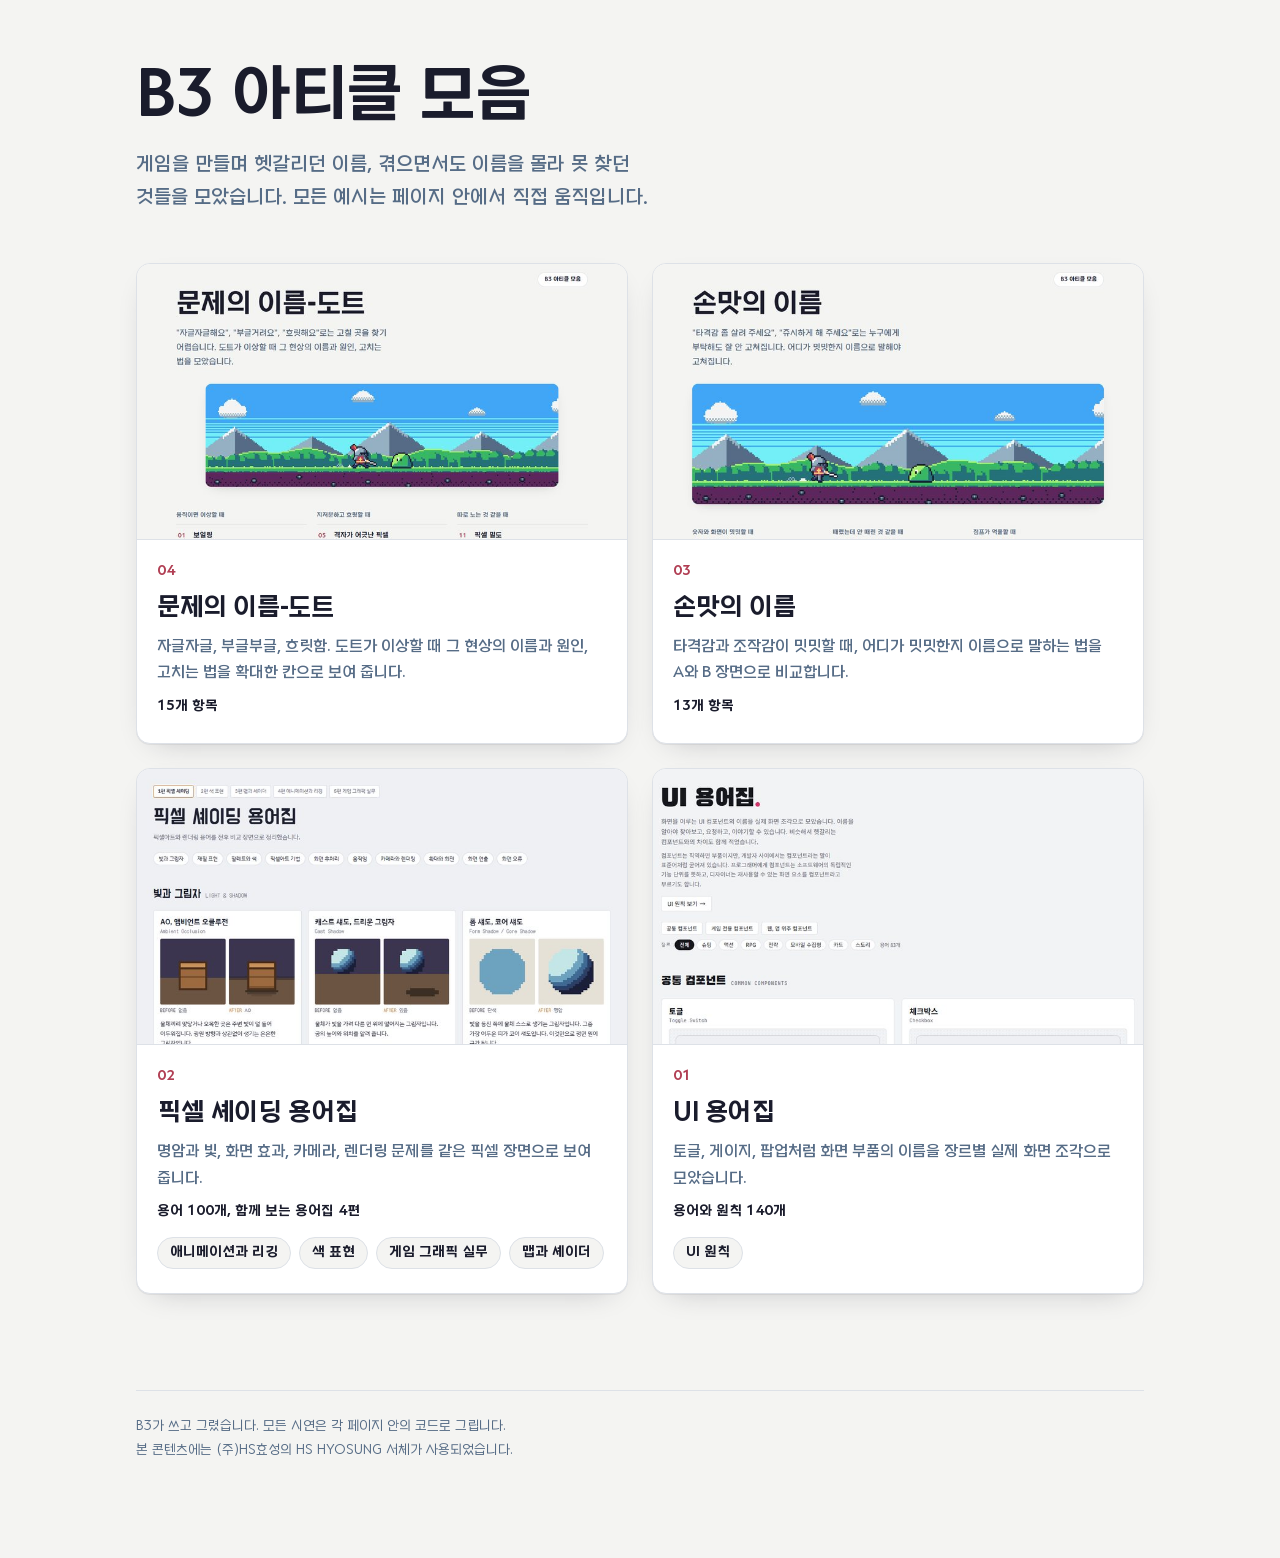
==== index.html @ 35dd9b8a "좌우 반전 때 뼈대도 뒤집기, 회전과 고아 픽셀 표시 기본 끔, 모음 사진 캐시 갱신 Co-Authored-By: Claude Opus 5.5 <noreply@anthropic.c" ====
<!doctype html>
<html lang="ko"><head><meta charset="utf-8"><meta name="viewport" content="width=device-width,initial-scale=1">
<title>B3 아티클 모음</title>
<meta name="description" content="게임을 만들며 헷갈리던 이름과, 겪으면서도 이름을 몰라 못 찾던 것들을 모은 B3의 아티클 모음입니다.">
<link rel="preload" href="fonts/HSHyosung-Bold.woff2" as="font" type="font/woff2" crossorigin>
<style>
/* Hallmark · shape: Index-First · genre: editorial · theme: custom · job: try · idea: "one shelf for every glossary and column" · vibe: "quiet paper shelf, one red signal" · hero: title and one line over the shelf · nav: none, the shelf is the nav · footer: credits · imagery: the product (screenshots of each article) · signature: four live articles as cards with their real first screens
 * axes: light paper, one red signal, one family · contrast: pass · fold: pass · v2.0.0 */
/* Hallmark · pre-emit critique: P5 H4 E4 S4 R5 V4 · weakest: H, a plain title; the real article screens carry the first view instead of a decorative hero */
@font-face{font-family:"HS Hyosung";src:url(fonts/HSHyosung-Light.woff2) format("woff2");font-weight:300;font-display:swap}
@font-face{font-family:"HS Hyosung";src:url(fonts/HSHyosung-Medium.woff2) format("woff2");font-weight:400 500;font-display:swap}
@font-face{font-family:"HS Hyosung";src:url(fonts/HSHyosung-Bold.woff2) format("woff2");font-weight:600 800;font-display:swap}
:root{
 --font:"HS Hyosung","Noto Sans KR",sans-serif;
 --bg:#f4f4f2;--surface:#ffffff;--ink:#1a1c2c;--muted:#566c86;--line:#dde1e7;--accent:#b13e53;--accent-soft:#b13e5314;
 --shadow:0 1px 0 #1a1c2c0f,0 10px 30px -18px #1a1c2c55;
}
@media (prefers-color-scheme:dark){:root:not([data-theme="light"]){--bg:#14151f;--surface:#1d1f2d;--ink:#eef0f4;--muted:#94a3b8;--line:#2c3042;--accent:#ef6f86;--accent-soft:#ef6f8618;--shadow:0 1px 0 #0000,0 10px 30px -18px #000c}}
:root[data-theme="dark"]{--bg:#14151f;--surface:#1d1f2d;--ink:#eef0f4;--muted:#94a3b8;--line:#2c3042;--accent:#ef6f86;--accent-soft:#ef6f8618;--shadow:0 1px 0 #0000,0 10px 30px -18px #000c}
*{box-sizing:border-box}
html,body{overflow-x:clip}
body{margin:0;background:var(--bg);color:var(--ink);font:500 17px/1.75 var(--font);word-break:keep-all;-webkit-font-smoothing:antialiased}
.wrap{max-width:1040px;margin:0 auto;padding:64px 16px 96px}
a{color:inherit}
:focus-visible{outline:2px solid var(--accent);outline-offset:3px}
h1{margin:0;font-weight:700;font-size:clamp(38px,6.4vw,64px);line-height:1.08;letter-spacing:-.025em;text-wrap:balance;overflow-wrap:break-word;min-width:0}
.lede{margin:16px 0 0;max-width:42ch;font-size:clamp(18px,2vw,20px);line-height:1.65;color:var(--muted)}
.shelf{list-style:none;margin:48px 0 0;padding:0;display:grid;grid-template-columns:minmax(0,1fr) minmax(0,1fr);gap:24px}
@media (max-width:720px){.shelf{grid-template-columns:minmax(0,1fr)}}
.card{position:relative;display:flex;flex-direction:column;background:var(--surface);color:var(--ink);border:1px solid var(--line);border-radius:14px;overflow:hidden;box-shadow:var(--shadow);transition:border-color .15s ease,transform .15s ease}
.card:hover{border-color:var(--ink);transform:translateY(-2px)}
.card:has(.main:focus-visible){outline:2px solid var(--accent);outline-offset:3px}
.card img{display:block;width:100%;height:auto;aspect-ratio:16/9;object-fit:cover;object-position:top left;border-bottom:1px solid var(--line)}
.body{display:flex;flex-direction:column;gap:8px;padding:20px 20px 24px}
.no{font-size:14px;font-weight:700;color:var(--accent)}
.card h2{margin:0;font-size:clamp(22px,2.6vw,26px);font-weight:700;letter-spacing:-.015em;line-height:1.3;text-wrap:balance}
.main{text-decoration:none}
.main::after{content:"";position:absolute;inset:0;z-index:1}
.main:focus-visible{outline:none}
.card p{margin:0;color:var(--muted);font-size:16px;line-height:1.65}
.meta{font-size:14px;font-weight:700}
.subs{position:relative;z-index:2;display:flex;flex-wrap:wrap;gap:8px;margin-top:4px;padding:0;list-style:none}
.subs a{display:inline-flex;align-items:center;min-height:32px;padding:0 12px;border-radius:999px;border:1px solid var(--line);background:var(--bg);font-size:14px;font-weight:700;text-decoration:none;transition:border-color .15s ease}
.subs a:hover{border-color:var(--ink)}
.subs a:active{transform:translateY(1px)}
footer{margin-top:96px;padding-top:24px;border-top:1px solid var(--line);color:var(--muted);font-size:14px;font-weight:300;line-height:1.7}
footer p{margin:0}
@media (prefers-reduced-motion:reduce){.card,.subs a{transition:none}.card:hover{transform:none}}
</style></head><body><div class="wrap">
<header>
 <h1>B3 아티클 모음</h1>
 <p class="lede">게임을 만들며 헷갈리던 이름, 겪으면서도 이름을 몰라 못 찾던 것들을 모았습니다. 모든 예시는 페이지 안에서 직접 움직입니다.</p>
</header>
<ol class="shelf">
 <li class="card">
  <img src="img/dot.jpg?v=2" alt="문제의 이름-도트 첫 화면" width="800" height="450">
  <div class="body"><span class="no">04</span><h2><a class="main" href="dot/">문제의 이름-도트</a></h2>
   <p>자글자글, 부글부글, 흐릿함. 도트가 이상할 때 그 현상의 이름과 원인, 고치는 법을 확대한 칸으로 보여 줍니다.</p><span class="meta">15개 항목</span></div>
 </li>
 <li class="card">
  <img src="img/sonmat.jpg?v=2" alt="손맛의 이름 첫 화면" width="800" height="450">
  <div class="body"><span class="no">03</span><h2><a class="main" href="sonmat/">손맛의 이름</a></h2>
   <p>타격감과 조작감이 밋밋할 때, 어디가 밋밋한지 이름으로 말하는 법을 A와 B 장면으로 비교합니다.</p><span class="meta">13개 항목</span></div>
 </li>
 <li class="card">
  <img src="img/pixel.jpg?v=2" alt="픽셀 셰이딩 용어집 첫 화면" width="800" height="450">
  <div class="body"><span class="no">02</span><h2><a class="main" href="https://tuiella.github.io/pixel-glossary/">픽셀 셰이딩 용어집</a></h2>
   <p>명암과 빛, 화면 효과, 카메라, 렌더링 문제를 같은 픽셀 장면으로 보여 줍니다.</p><span class="meta">용어 100개, 함께 보는 용어집 4편</span>
   <ul class="subs"><li><a href="https://tuiella.github.io/pixel-glossary/anim/">애니메이션과 리깅</a></li><li><a href="https://tuiella.github.io/pixel-glossary/color/">색 표현</a></li><li><a href="https://tuiella.github.io/pixel-glossary/production/">게임 그래픽 실무</a></li><li><a href="https://tuiella.github.io/pixel-glossary/shader/">맵과 셰이더</a></li></ul></div>
 </li>
 <li class="card">
  <img src="img/ui.jpg?v=2" alt="UI 용어집 첫 화면" width="800" height="450">
  <div class="body"><span class="no">01</span><h2><a class="main" href="https://tuiella.github.io/ui-glossary/">UI 용어집</a></h2>
   <p>토글, 게이지, 팝업처럼 화면 부품의 이름을 장르별 실제 화면 조각으로 모았습니다.</p><span class="meta">용어와 원칙 140개</span>
   <ul class="subs"><li><a href="https://tuiella.github.io/ui-glossary/principles.html">UI 원칙</a></li></ul></div>
 </li>
</ol>
<footer>
 <p>B3가 쓰고 그렸습니다. 모든 시연은 각 페이지 안의 코드로 그립니다.</p>
 <p>본 콘텐츠에는 (주)HS효성의 HS HYOSUNG 서체가 사용되었습니다.</p>
</footer>
</div></body></html>
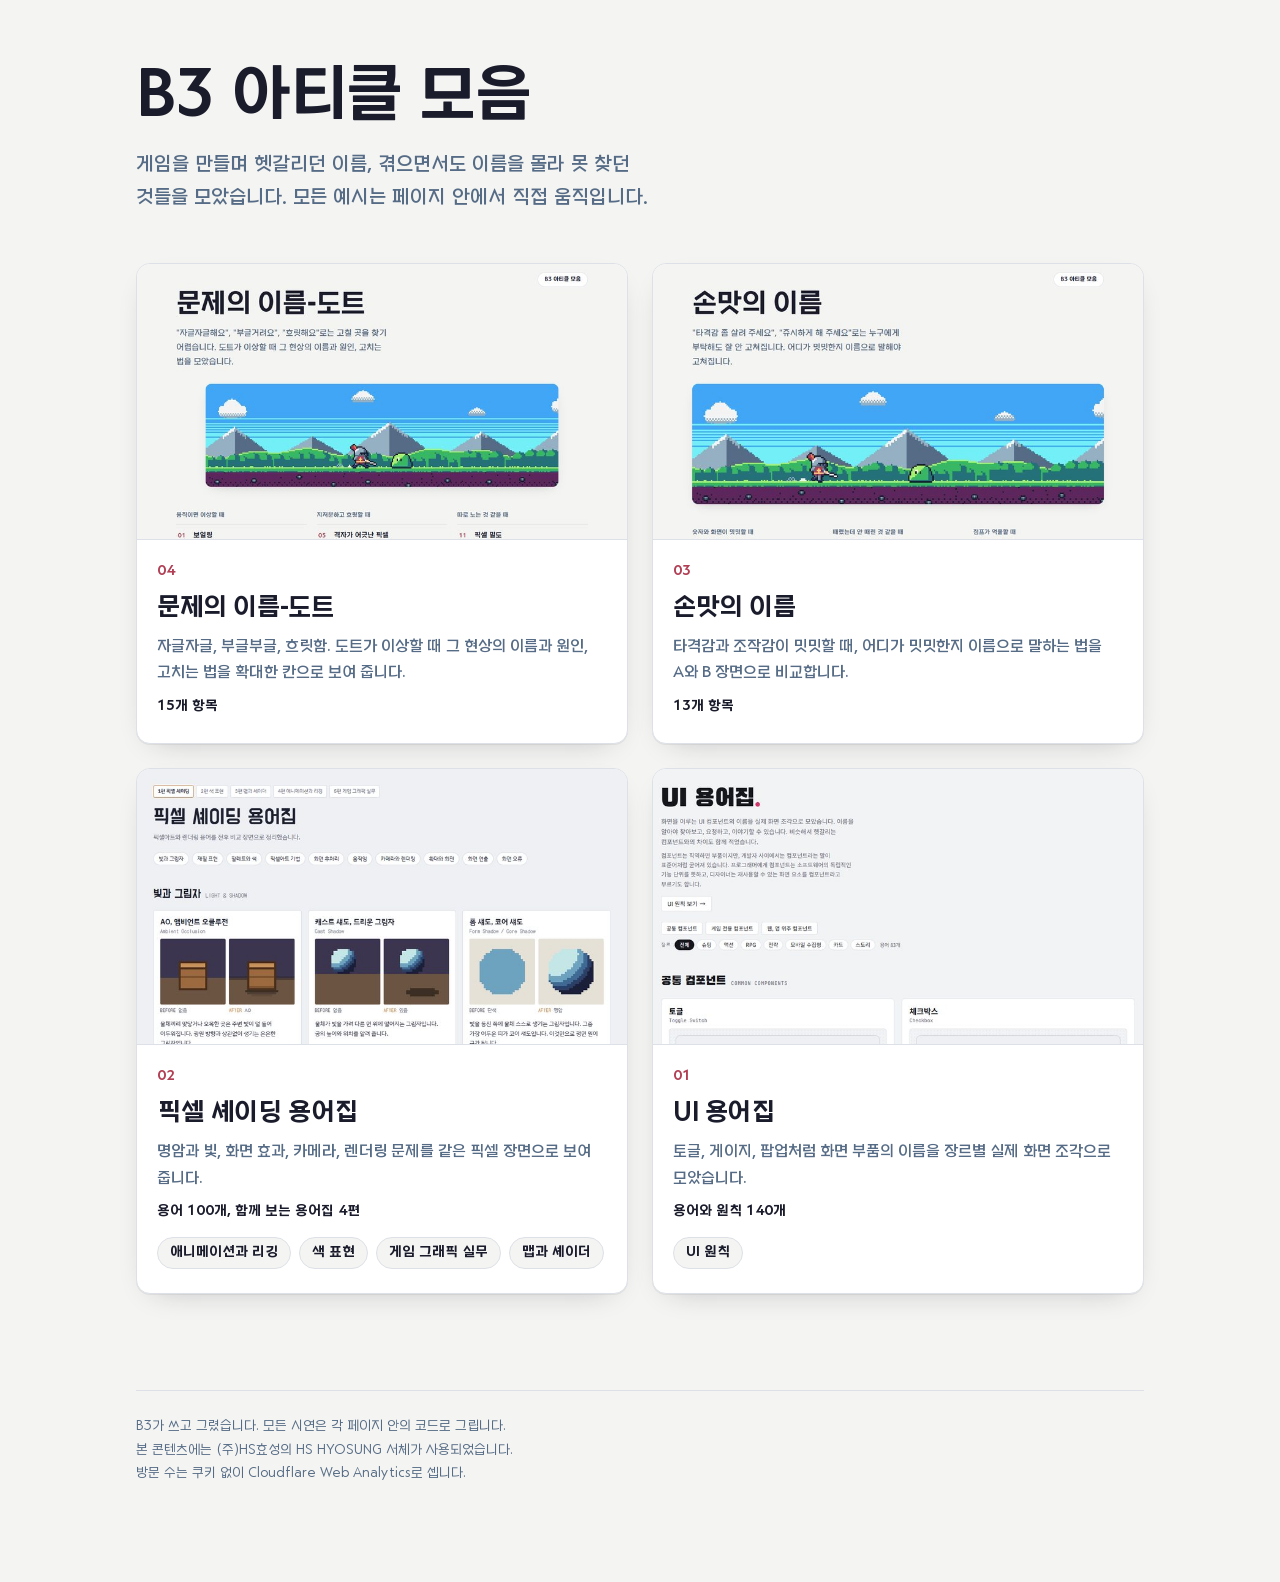
==== commit abc4830f: "방문 수 집계: Cloudflare Web Analytics(쿠키 없음)와 바닥글 안내 Co-Authored-By: Claude Opus 5.5 <noreply@anthropic." ====
--- a/index.html
+++ b/index.html
@@ -78,5 +78,7 @@
 <footer>
  <p>B3가 쓰고 그렸습니다. 모든 시연은 각 페이지 안의 코드로 그립니다.</p>
  <p>본 콘텐츠에는 (주)HS효성의 HS HYOSUNG 서체가 사용되었습니다.</p>
+ <p>방문 수는 쿠키 없이 Cloudflare Web Analytics로 셉니다.</p>
 </footer>
-</div></body></html>
+</div><!-- Cloudflare Web Analytics --><script type='module' src='https://static.cloudflareinsights.com/beacon.min.js' data-cf-beacon='{"token": "eb9c31f861f94b378f5ca0eb41d716d7"}'></script><!-- End Cloudflare Web Analytics -->
+</body></html>
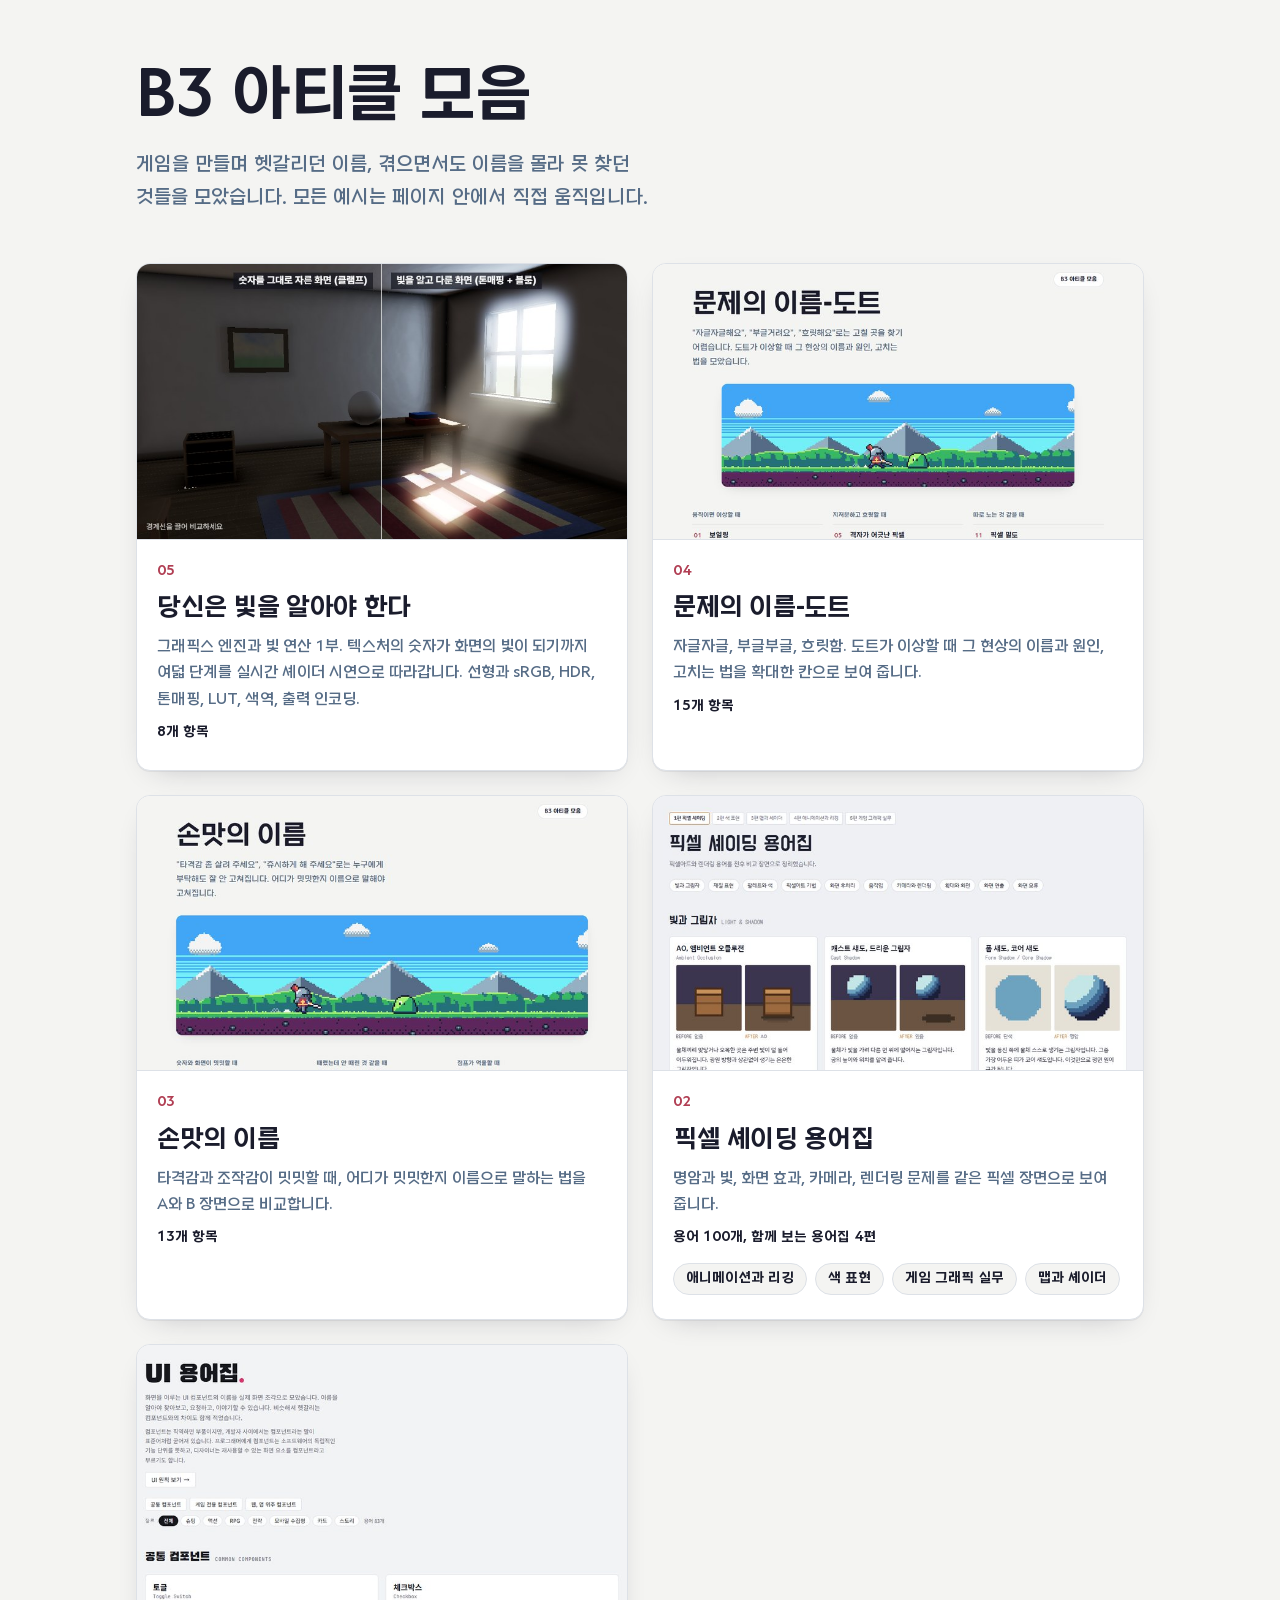
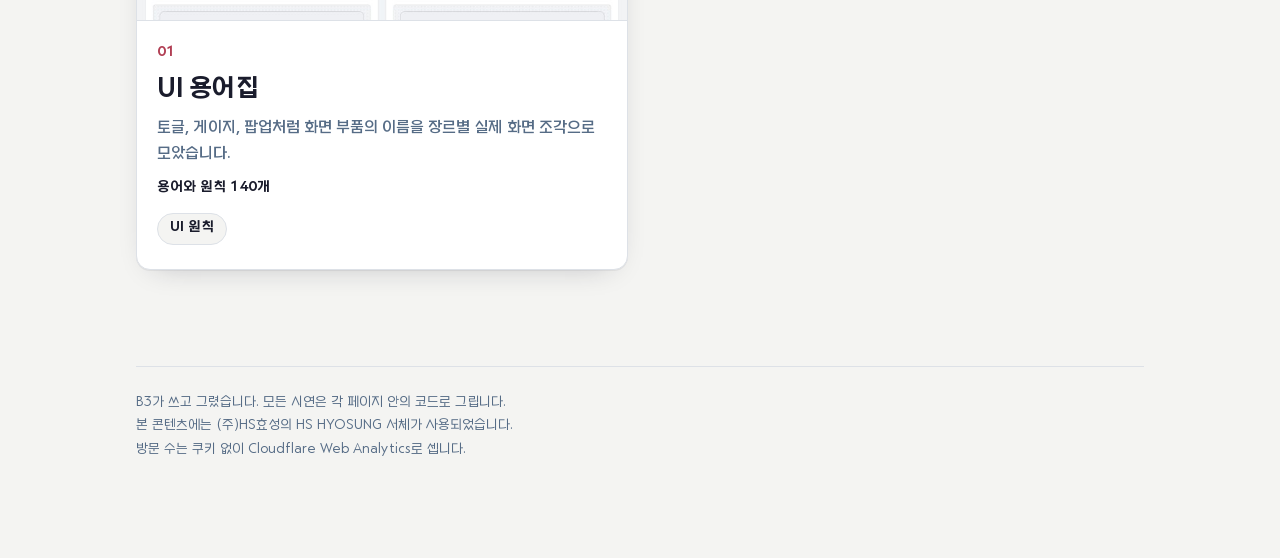
==== commit 86d11b87: "빛 연산 1부 추가: 당신은 빛을 알아야 한다 그래픽스 엔진과 빛 연산 1부(light/). 레이마칭 실내 장면과 WebGL2 후처리로 선형과 sRGB, HDR, 톤매핑, LUT," ====
--- a/index.html
+++ b/index.html
@@ -53,6 +53,11 @@
 </header>
 <ol class="shelf">
  <li class="card">
+  <img src="img/light.jpg?v=1" alt="당신은 빛을 알아야 한다 첫 화면" width="800" height="450">
+  <div class="body"><span class="no">05</span><h2><a class="main" href="light/">당신은 빛을 알아야 한다</a></h2>
+   <p>그래픽스 엔진과 빛 연산 1부. 텍스처의 숫자가 화면의 빛이 되기까지 여덟 단계를 실시간 셰이더 시연으로 따라갑니다. 선형과 sRGB, HDR, 톤매핑, LUT, 색역, 출력 인코딩.</p><span class="meta">8개 항목</span></div>
+ </li>
+ <li class="card">
   <img src="img/dot.jpg?v=2" alt="문제의 이름-도트 첫 화면" width="800" height="450">
   <div class="body"><span class="no">04</span><h2><a class="main" href="dot/">문제의 이름-도트</a></h2>
    <p>자글자글, 부글부글, 흐릿함. 도트가 이상할 때 그 현상의 이름과 원인, 고치는 법을 확대한 칸으로 보여 줍니다.</p><span class="meta">15개 항목</span></div>
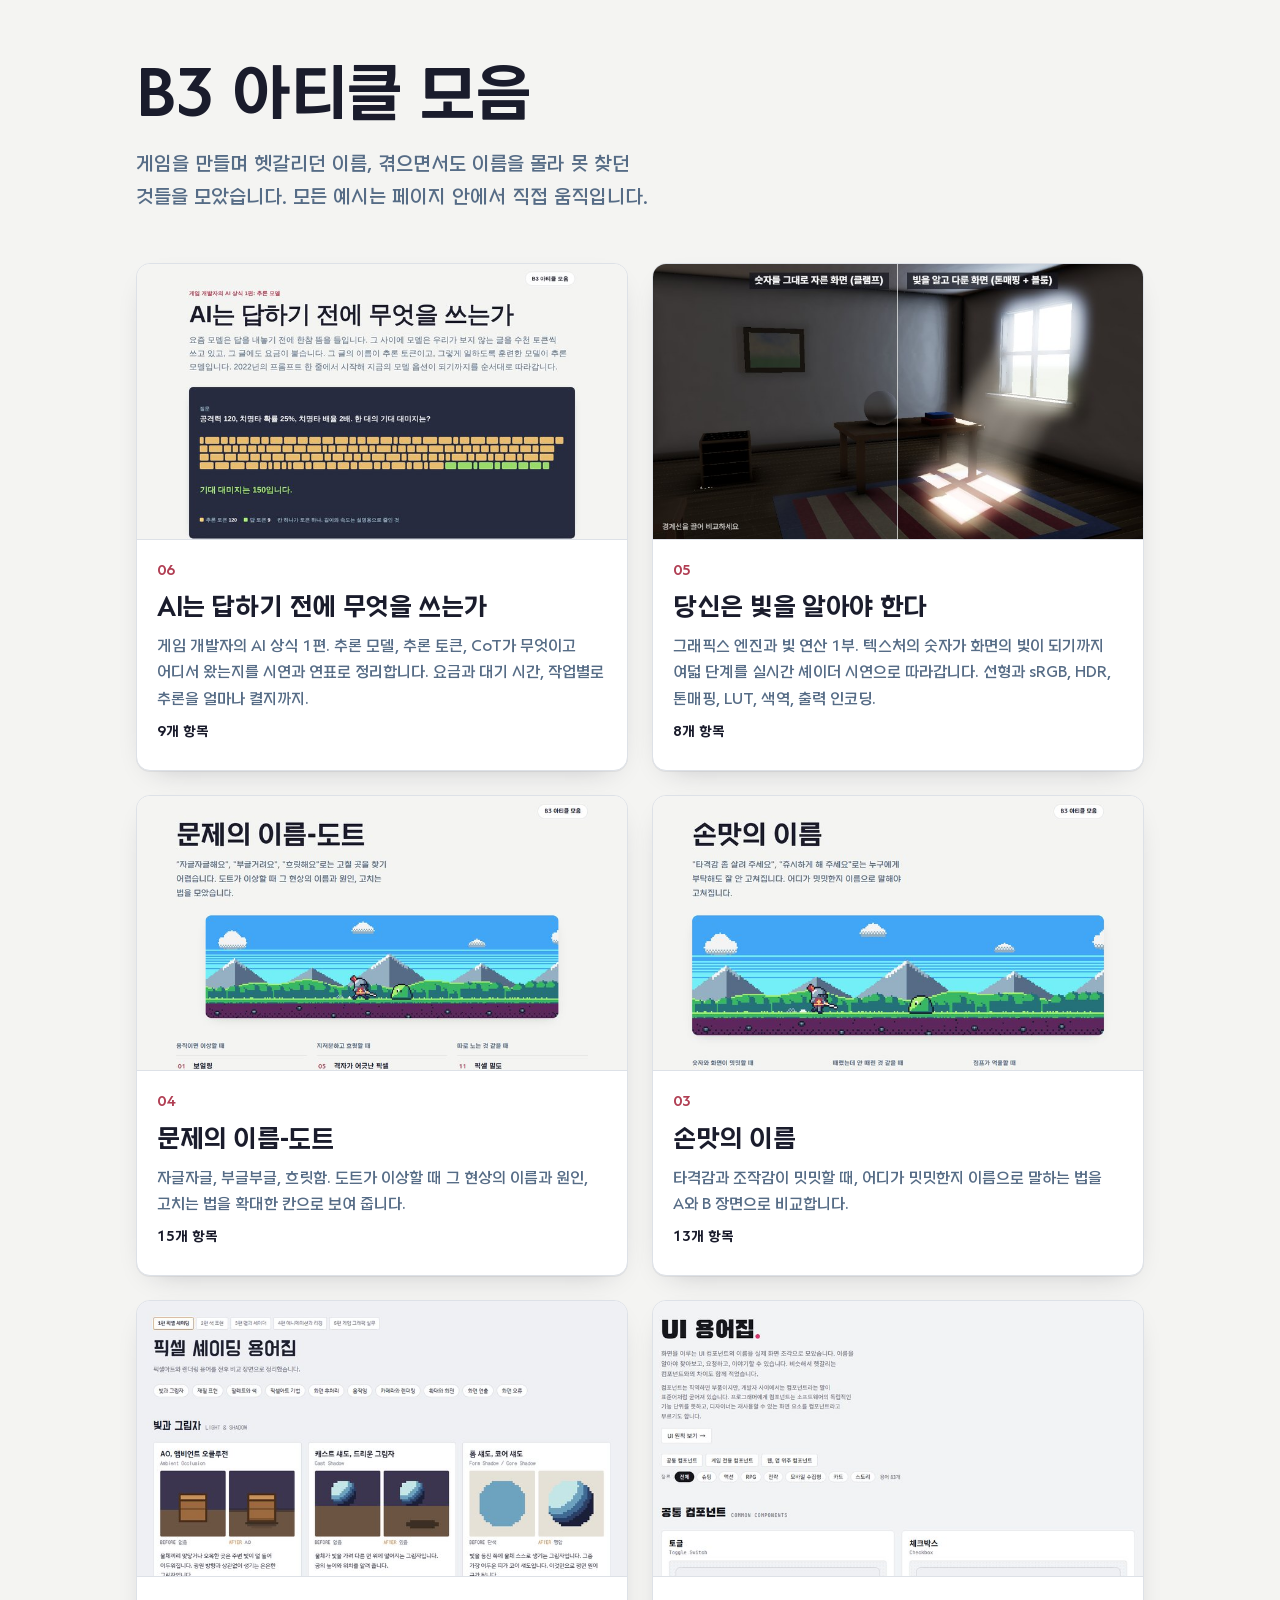
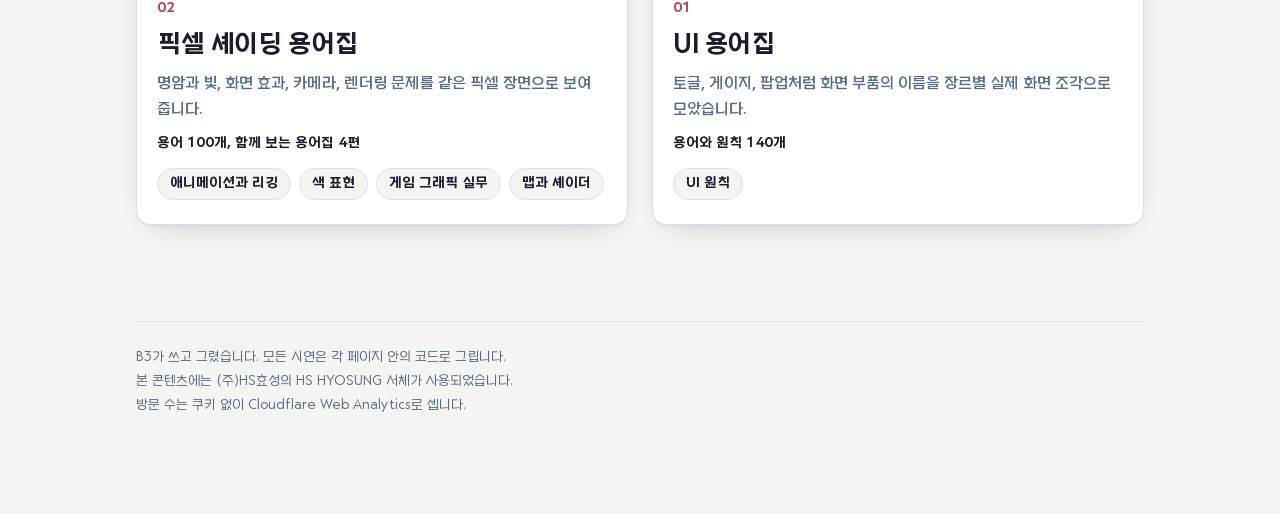
==== commit ca2caca4: "AI 상식 1편 추가: AI는 답하기 전에 무엇을 쓰는가 추론 모델, 추론 토큰, CoT, 추론 과정의 역사를 9개 항목과 시연 5개로 정리. 모음집에 06번 카드와 첫 화면 이미" ====
--- a/index.html
+++ b/index.html
@@ -53,6 +53,11 @@
 </header>
 <ol class="shelf">
  <li class="card">
+  <img src="img/reasoning.jpg?v=1" alt="AI는 답하기 전에 무엇을 쓰는가 첫 화면" width="800" height="450">
+  <div class="body"><span class="no">06</span><h2><a class="main" href="reasoning/">AI는 답하기 전에 무엇을 쓰는가</a></h2>
+   <p>게임 개발자의 AI 상식 1편. 추론 모델, 추론 토큰, CoT가 무엇이고 어디서 왔는지를 시연과 연표로 정리합니다. 요금과 대기 시간, 작업별로 추론을 얼마나 켤지까지.</p><span class="meta">9개 항목</span></div>
+ </li>
+ <li class="card">
   <img src="img/light.jpg?v=1" alt="당신은 빛을 알아야 한다 첫 화면" width="800" height="450">
   <div class="body"><span class="no">05</span><h2><a class="main" href="light/">당신은 빛을 알아야 한다</a></h2>
    <p>그래픽스 엔진과 빛 연산 1부. 텍스처의 숫자가 화면의 빛이 되기까지 여덟 단계를 실시간 셰이더 시연으로 따라갑니다. 선형과 sRGB, HDR, 톤매핑, LUT, 색역, 출력 인코딩.</p><span class="meta">8개 항목</span></div>
@@ -85,5 +90,5 @@
  <p>본 콘텐츠에는 (주)HS효성의 HS HYOSUNG 서체가 사용되었습니다.</p>
  <p>방문 수는 쿠키 없이 Cloudflare Web Analytics로 셉니다.</p>
 </footer>
-</div><!-- Cloudflare Web Analytics --><script type='module' src='https://static.cloudflareinsights.com/beacon.min.js' data-cf-beacon='{"token": "eb9c31f861f94b378f5ca0eb41d716d7"}'></script><!-- End Cloudflare Web Analytics -->
+</div><script src="stats.js?v=2" data-p="hub" defer></script><!-- Cloudflare Web Analytics --><script type='module' src='https://static.cloudflareinsights.com/beacon.min.js' data-cf-beacon='{"token": "eb9c31f861f94b378f5ca0eb41d716d7"}'></script><!-- End Cloudflare Web Analytics -->
 </body></html>
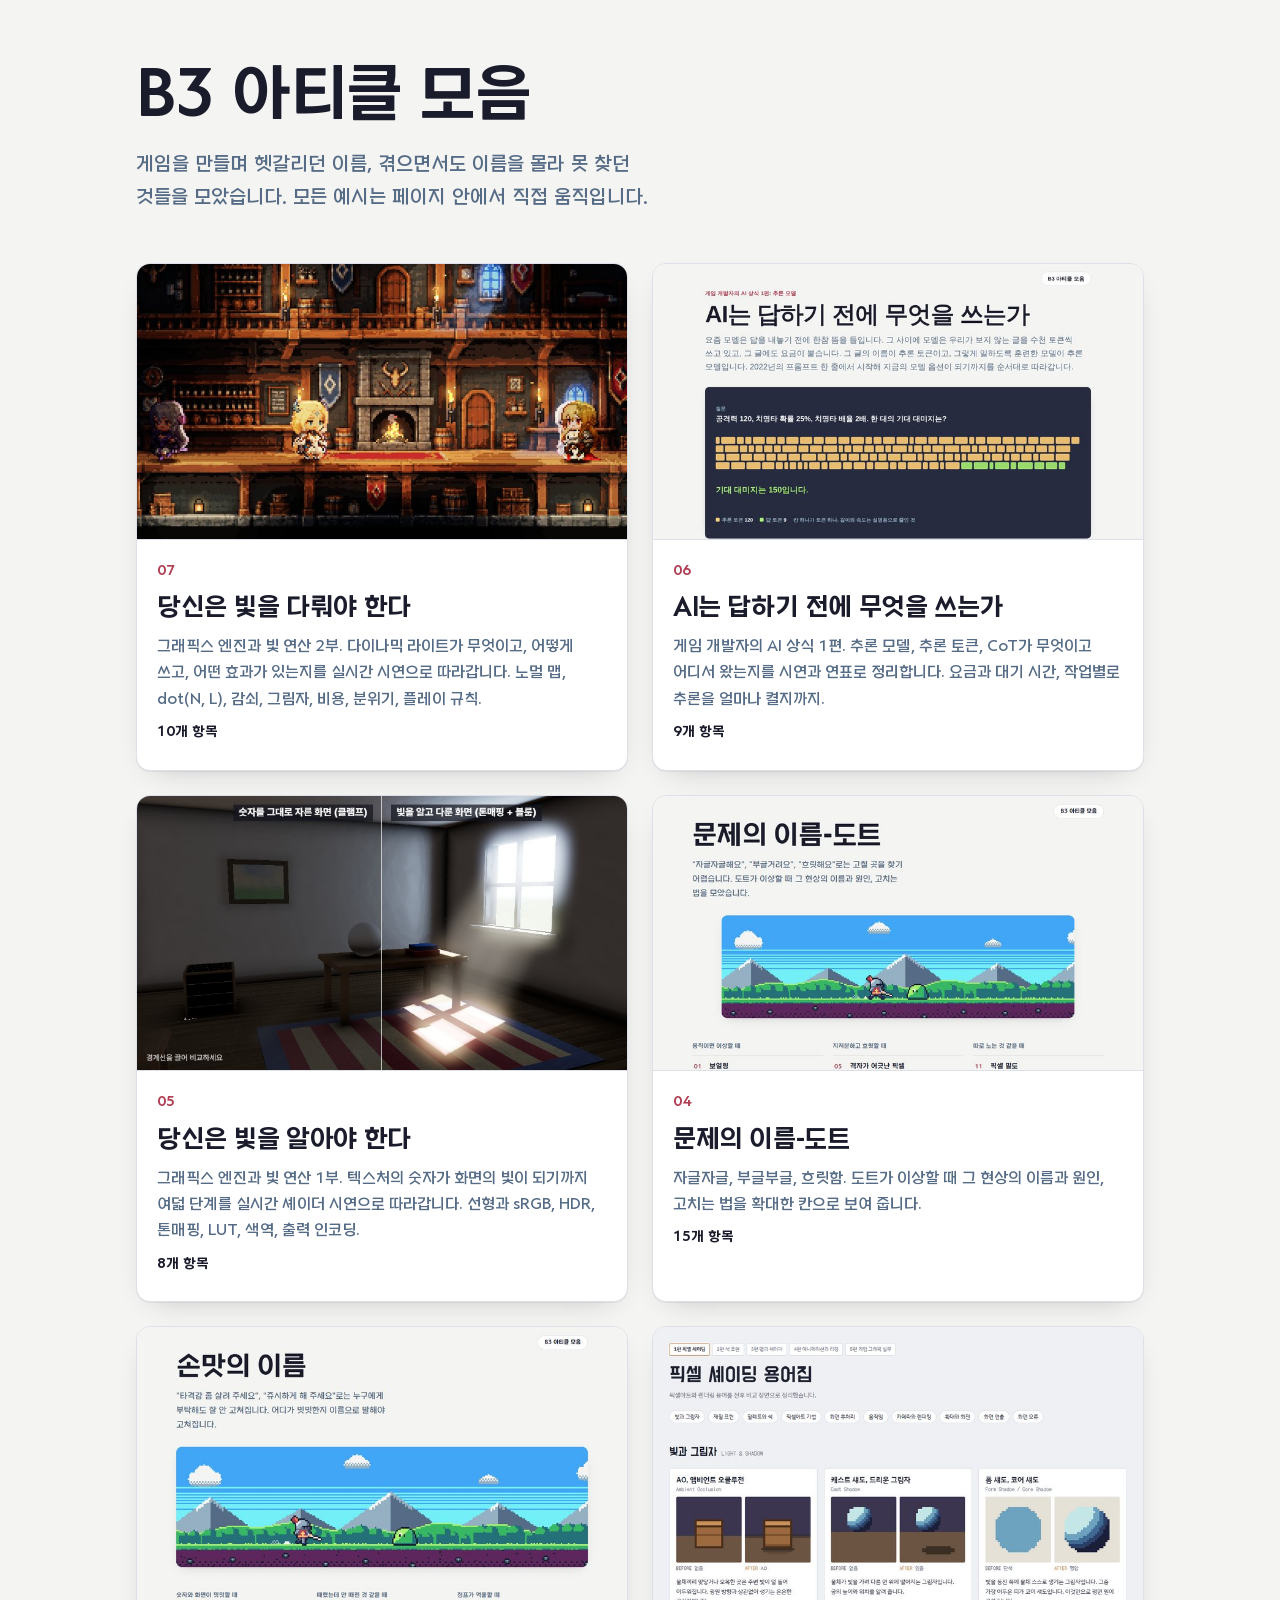
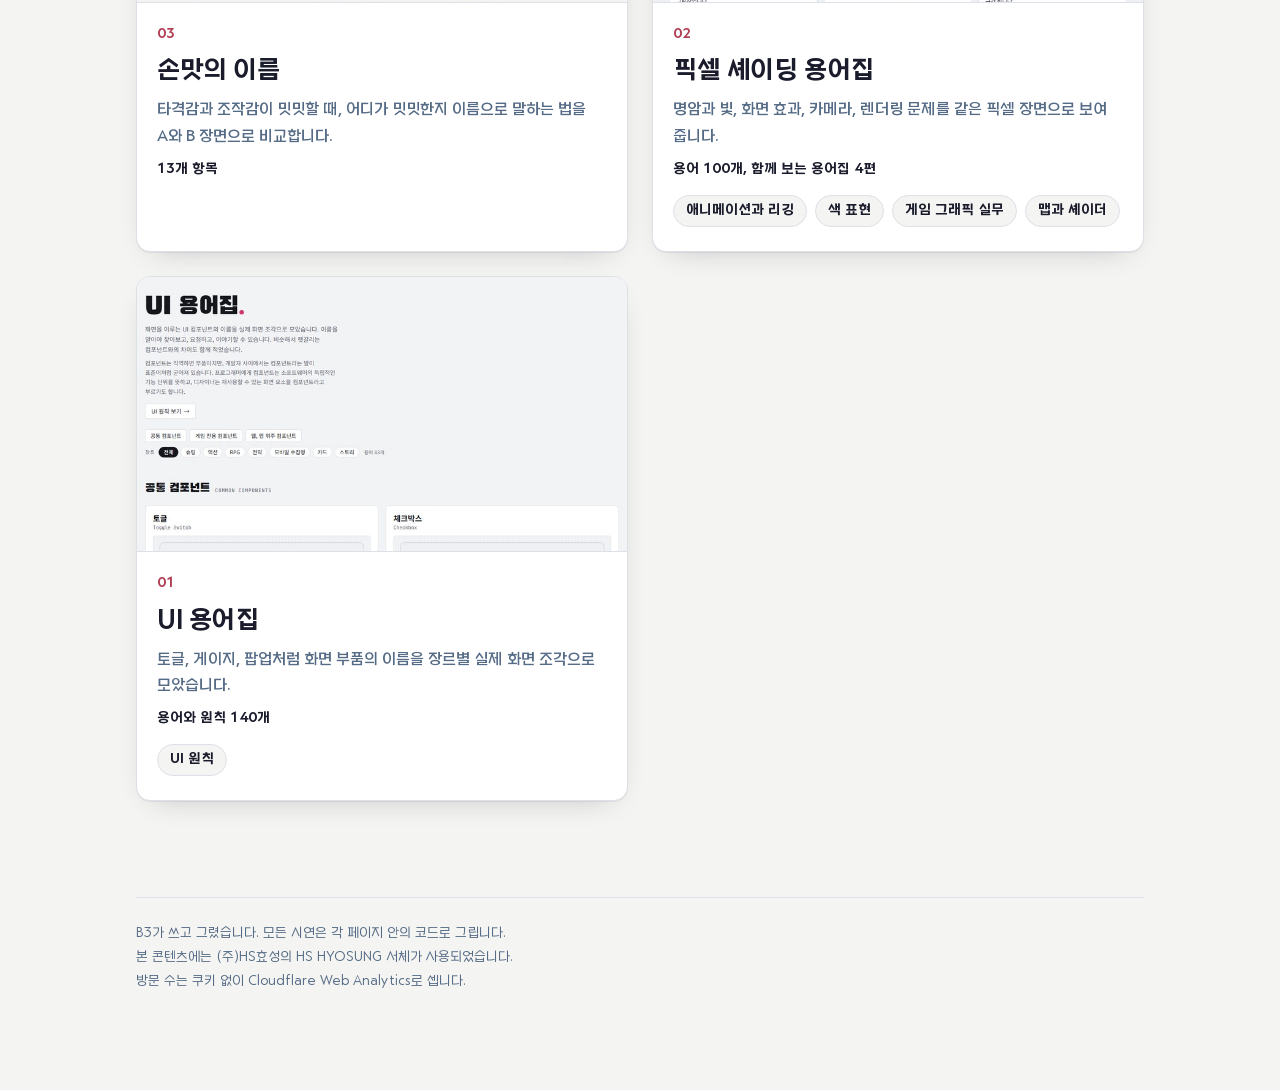
==== commit a887b159: "빛 연산 2부 추가, 제목 서체 통일, AI 상식 1편 문체 정리 - light2/: 그래픽스 엔진과 빛 연산 2부 "당신은 빛을 다뤄야 한다" (10개 항목, 맺음 조립 시연) " ====
--- a/index.html
+++ b/index.html
@@ -53,6 +53,11 @@
 </header>
 <ol class="shelf">
  <li class="card">
+  <img src="img/light2.jpg?v=1" alt="당신은 빛을 다뤄야 한다 첫 화면" width="800" height="450">
+  <div class="body"><span class="no">07</span><h2><a class="main" href="light2/">당신은 빛을 다뤄야 한다</a></h2>
+   <p>그래픽스 엔진과 빛 연산 2부. 다이나믹 라이트가 무엇이고, 어떻게 쓰고, 어떤 효과가 있는지를 실시간 시연으로 따라갑니다. 노멀 맵, dot(N, L), 감쇠, 그림자, 비용, 분위기, 플레이 규칙.</p><span class="meta">10개 항목</span></div>
+ </li>
+ <li class="card">
   <img src="img/reasoning.jpg?v=1" alt="AI는 답하기 전에 무엇을 쓰는가 첫 화면" width="800" height="450">
   <div class="body"><span class="no">06</span><h2><a class="main" href="reasoning/">AI는 답하기 전에 무엇을 쓰는가</a></h2>
    <p>게임 개발자의 AI 상식 1편. 추론 모델, 추론 토큰, CoT가 무엇이고 어디서 왔는지를 시연과 연표로 정리합니다. 요금과 대기 시간, 작업별로 추론을 얼마나 켤지까지.</p><span class="meta">9개 항목</span></div>
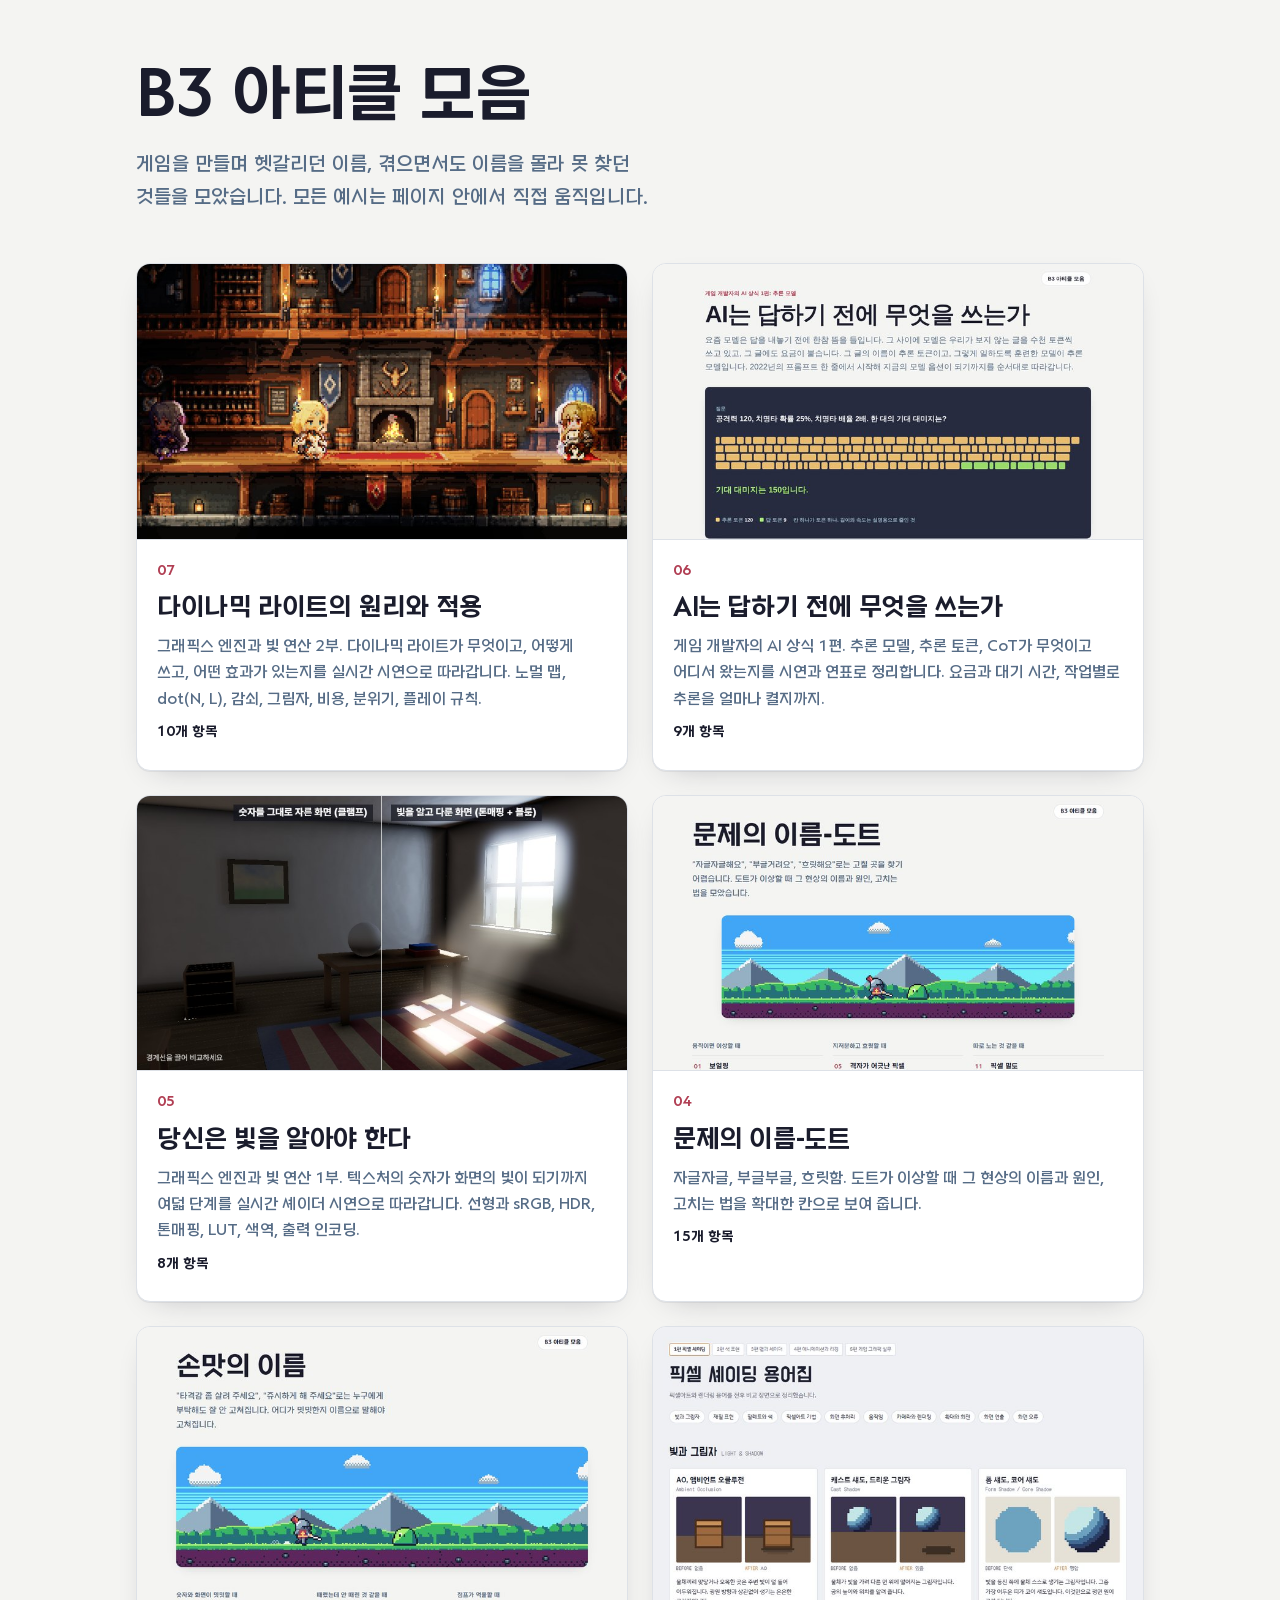
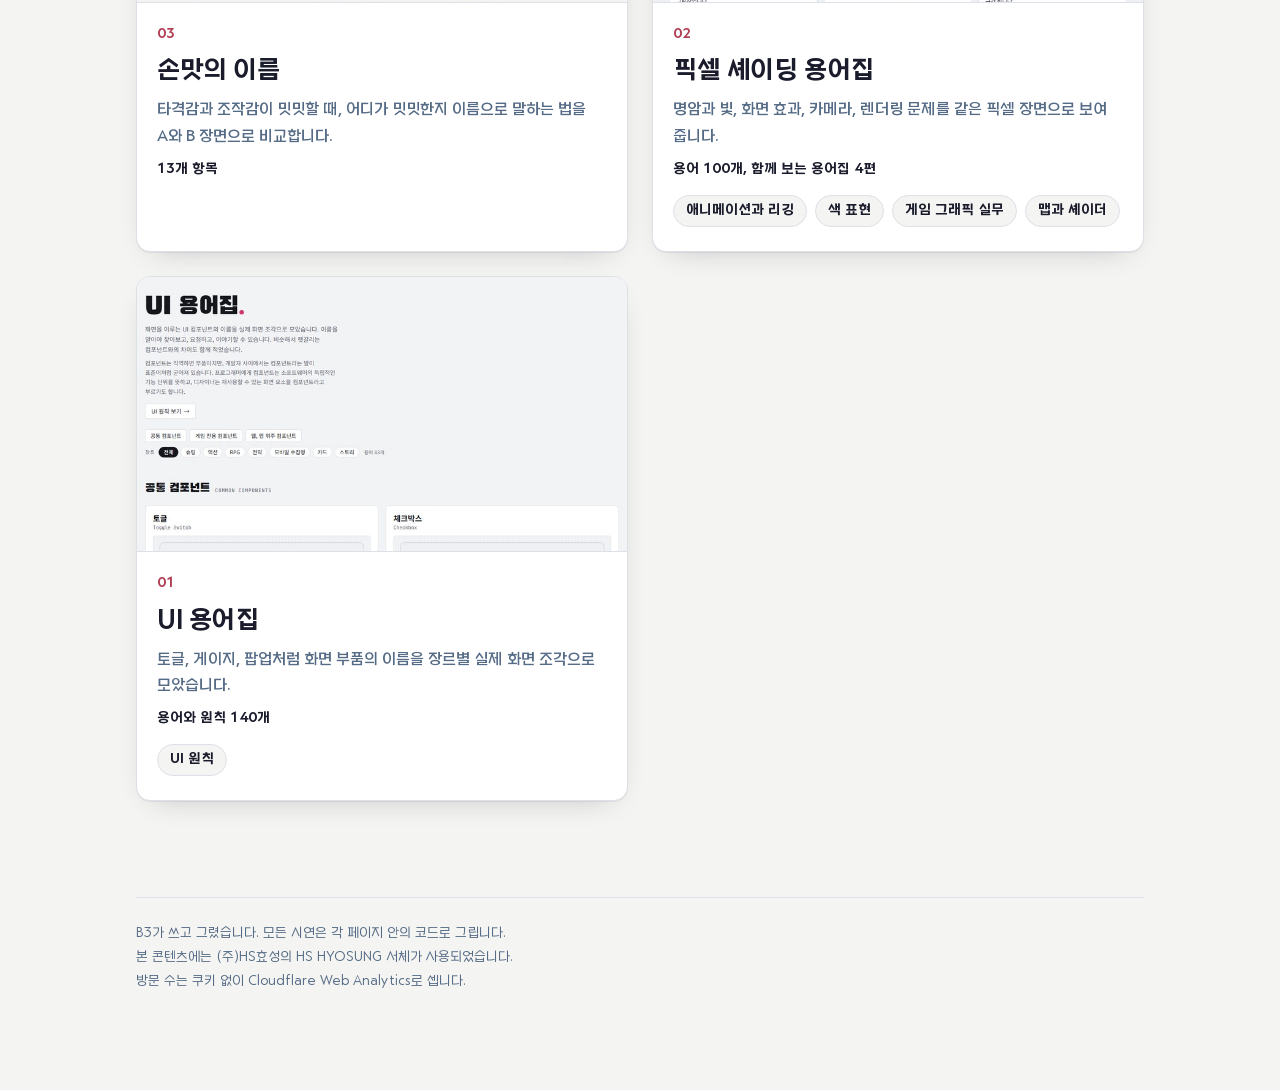
==== commit 9600077e: "빛 연산 2부 제목 변경: 다이나믹 라이트의 원리와 적용 페이지 제목과 탭 제목, 시리즈 줄, 모음집 07번 카드, README 목록을 함께 고침. 주소(light2/)는 그대로." ====
--- a/index.html
+++ b/index.html
@@ -53,8 +53,8 @@
 </header>
 <ol class="shelf">
  <li class="card">
-  <img src="img/light2.jpg?v=1" alt="당신은 빛을 다뤄야 한다 첫 화면" width="800" height="450">
-  <div class="body"><span class="no">07</span><h2><a class="main" href="light2/">당신은 빛을 다뤄야 한다</a></h2>
+  <img src="img/light2.jpg?v=1" alt="다이나믹 라이트의 원리와 적용 첫 화면" width="800" height="450">
+  <div class="body"><span class="no">07</span><h2><a class="main" href="light2/">다이나믹 라이트의 원리와 적용</a></h2>
    <p>그래픽스 엔진과 빛 연산 2부. 다이나믹 라이트가 무엇이고, 어떻게 쓰고, 어떤 효과가 있는지를 실시간 시연으로 따라갑니다. 노멀 맵, dot(N, L), 감쇠, 그림자, 비용, 분위기, 플레이 규칙.</p><span class="meta">10개 항목</span></div>
  </li>
  <li class="card">
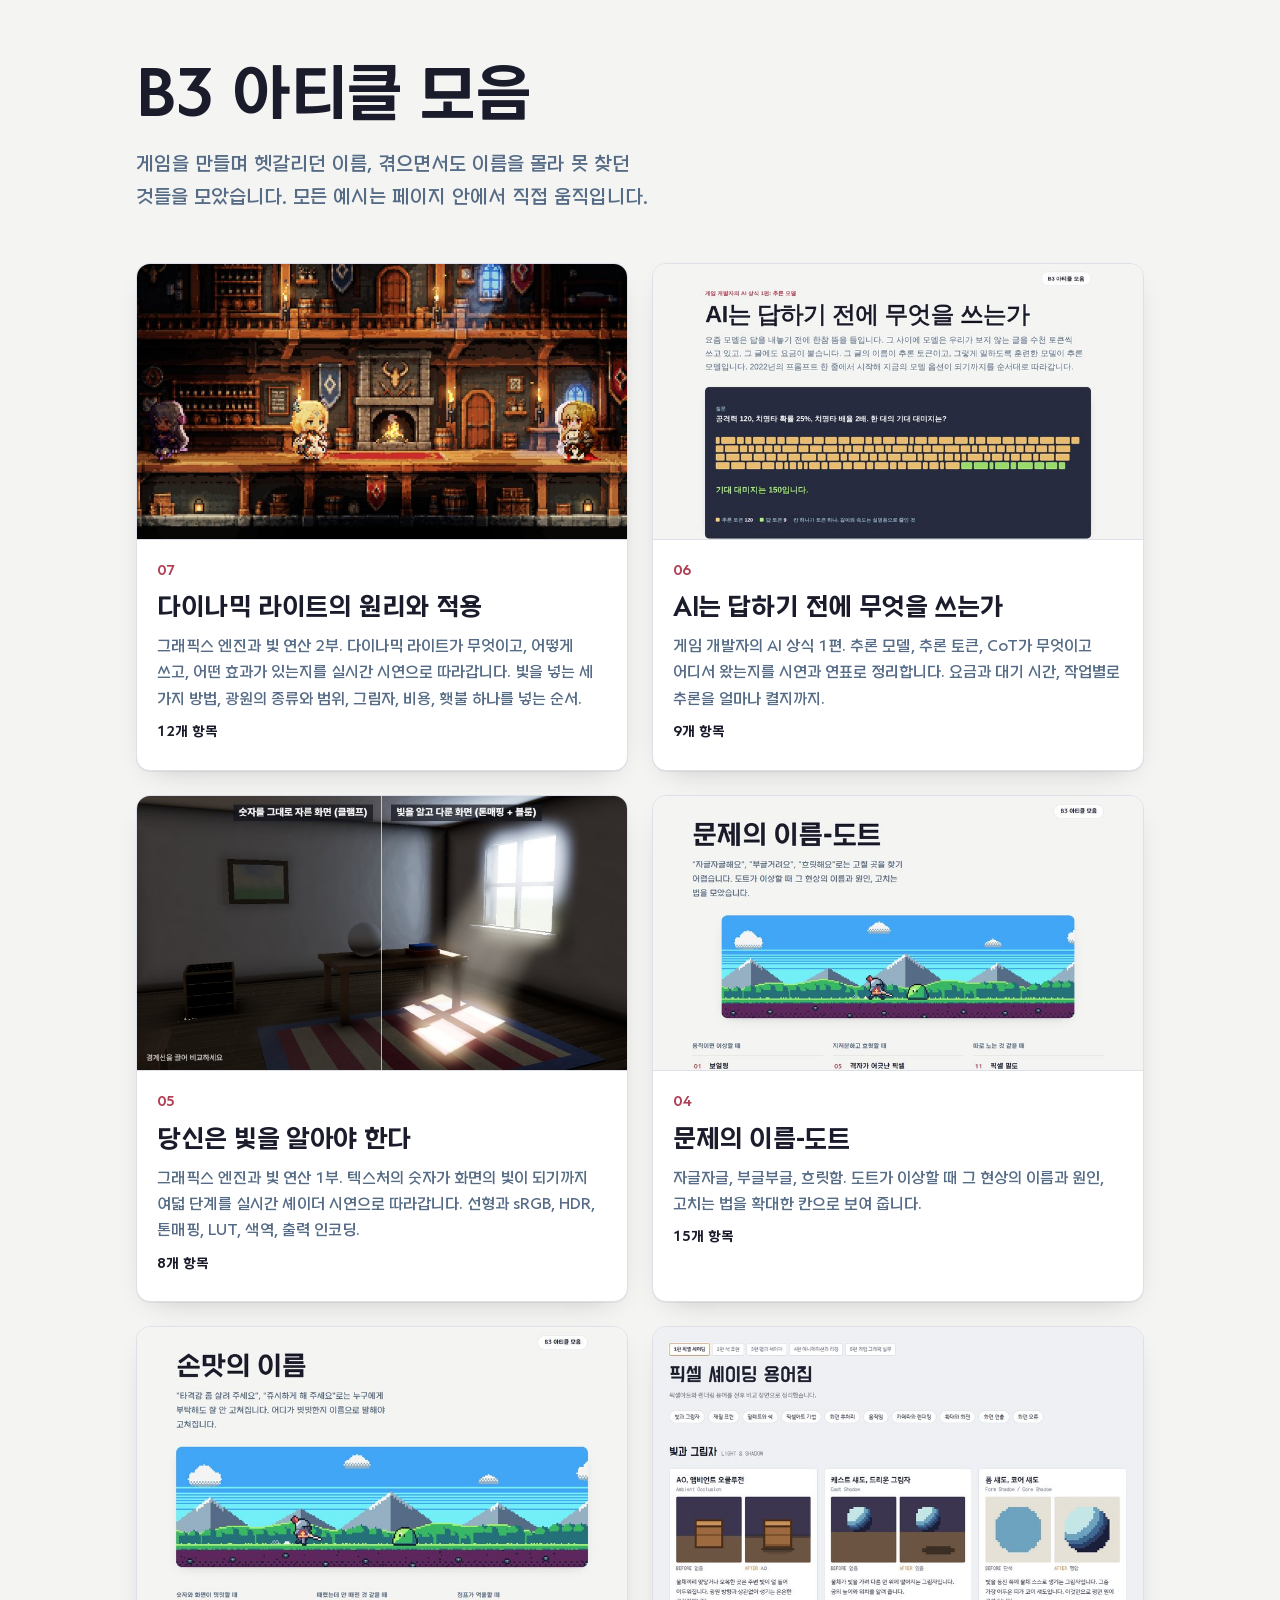
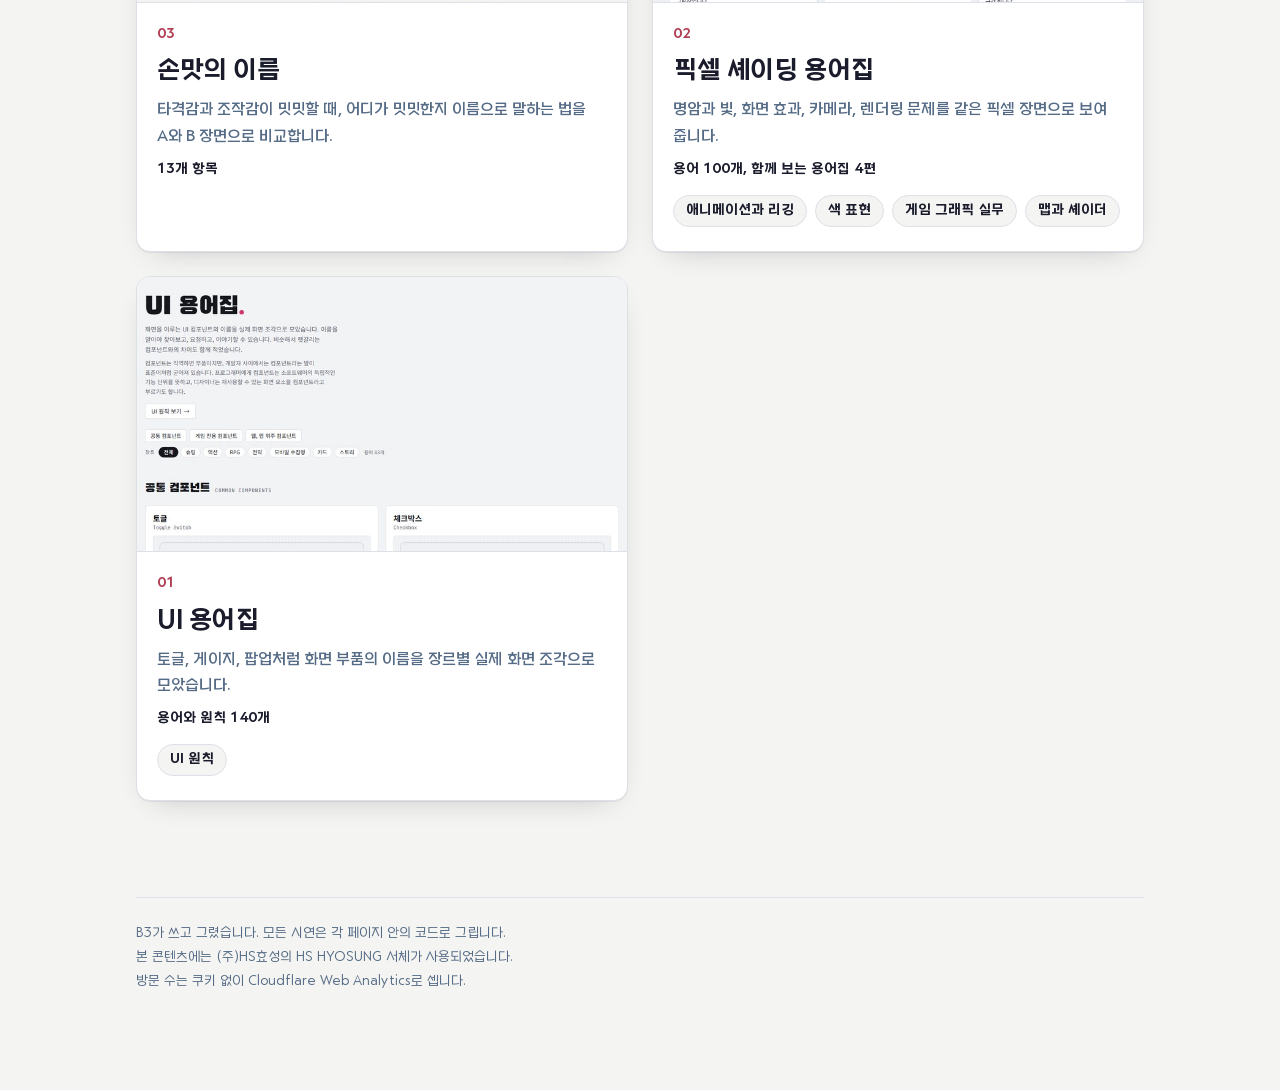
==== commit 6a50a8fb: "빛 연산 2부를 새 구성으로 다시 씀: 원리, 쓰는 법, 적용 - 1장 원리: 빛을 넣는 세 가지 방법, 엔진이 빛을 그리는 방식, 한 픽셀의 계산 - 2장 쓰는 법: 광원의 종류" ====
--- a/index.html
+++ b/index.html
@@ -55,7 +55,7 @@
  <li class="card">
   <img src="img/light2.jpg?v=1" alt="다이나믹 라이트의 원리와 적용 첫 화면" width="800" height="450">
   <div class="body"><span class="no">07</span><h2><a class="main" href="light2/">다이나믹 라이트의 원리와 적용</a></h2>
-   <p>그래픽스 엔진과 빛 연산 2부. 다이나믹 라이트가 무엇이고, 어떻게 쓰고, 어떤 효과가 있는지를 실시간 시연으로 따라갑니다. 노멀 맵, dot(N, L), 감쇠, 그림자, 비용, 분위기, 플레이 규칙.</p><span class="meta">10개 항목</span></div>
+   <p>그래픽스 엔진과 빛 연산 2부. 다이나믹 라이트가 무엇이고, 어떻게 쓰고, 어떤 효과가 있는지를 실시간 시연으로 따라갑니다. 빛을 넣는 세 가지 방법, 광원의 종류와 범위, 그림자, 비용, 횃불 하나를 넣는 순서.</p><span class="meta">12개 항목</span></div>
  </li>
  <li class="card">
   <img src="img/reasoning.jpg?v=1" alt="AI는 답하기 전에 무엇을 쓰는가 첫 화면" width="800" height="450">
